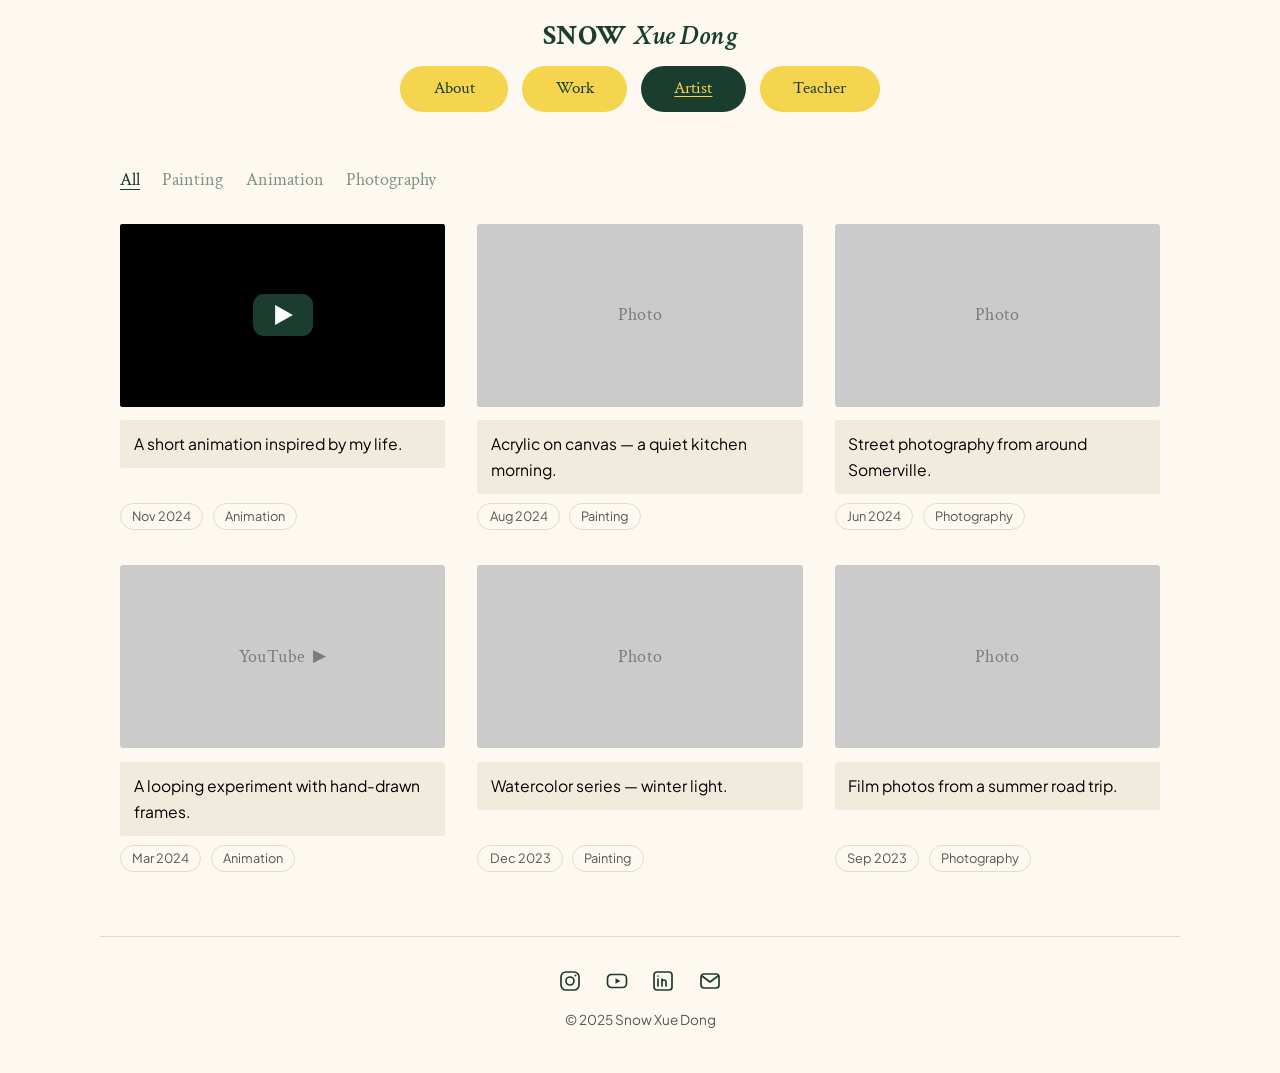
==== artist.html @ c848246a "add claude files" ====
<!DOCTYPE html>
<html lang="en">
<head>
<meta charset="UTF-8">
<meta name="viewport" content="width=device-width, initial-scale=1.0">
<title>Artist — Snow Xue Dong</title>
<meta name="description" content="Personal art, animation, and photography by Snow Xue Dong.">
<meta property="og:title" content="Artist — Snow Xue Dong">
<meta property="og:description" content="Personal art, animation, and photography by Snow Xue Dong.">
<meta property="og:type" content="website">
<link rel="icon" href="assets/favicon.svg" type="image/svg+xml">
<link rel="preconnect" href="https://fonts.googleapis.com">
<link rel="preconnect" href="https://fonts.gstatic.com" crossorigin>
<link href="https://fonts.googleapis.com/css2?family=Crimson+Text:ital,wght@0,400;0,600;0,700;1,400;1,600;1,700&family=Plus+Jakarta+Sans:wght@400;500;600;700&display=swap" rel="stylesheet">
<link rel="stylesheet" href="assets/styles.css">
</head>
<body>

<header class="site-header" id="header">
  <a class="logo" href="index.html"><span class="logo-snow">SNOW</span> <span class="logo-name">Xue Dong</span></a>
  <nav class="nav">
    <a class="nav-btn" href="index.html">About</a>
    <a class="nav-btn" href="work.html">Work</a>
    <a class="nav-btn" href="artist.html">Artist</a>
    <a class="nav-btn" href="teacher.html">Teacher</a>
  </nav>
</header>

<main>
      <!-- This is the Artist page. Full guide: README.md -->

    <div class="filters">
      <button class="filter-btn active" data-filter="all">All</button>
      <button class="filter-btn" data-filter="Painting">Painting</button>
      <button class="filter-btn" data-filter="Animation">Animation</button>
      <button class="filter-btn" data-filter="Photography">Photography</button>
    </div>

    <div class="art-grid" id="art-grid">
      <!-- Each entry uses data-date (YYYY-MM-DD) to sort newest-first and data-category to filter. For a video, set data-id to the YouTube ID. See README.md. -->
      <article class="art-card reveal" data-date="2024-11-02" data-category="Animation">
        <div class="yt-embed">
          <button type="button" class="yt-facade" data-id="XuF981GLDCQ"
                  aria-label="Play video: A short animation inspired by my life"
                  style="background-image:url('https://i.ytimg.com/vi/XuF981GLDCQ/hqdefault.jpg')">
            <span class="yt-play" aria-hidden="true"><svg viewBox="0 0 16 18"><path d="M0 0 L16 9 L0 18 Z" fill="#fff"/></svg></span>
          </button>
        </div>
        <p class="art-desc">A short animation inspired by my life.</p>
        <div class="art-tags"><span>Nov 2024</span><span>Animation</span></div>
      </article>

      <article class="art-card reveal" data-date="2024-08-19" data-category="Painting">
        <div class="ph ph-16x9"><span>Photo</span></div>
        <p class="art-desc">Acrylic on canvas — a quiet kitchen morning.</p>
        <div class="art-tags"><span>Aug 2024</span><span>Painting</span></div>
      </article>

      <article class="art-card reveal" data-date="2024-06-30" data-category="Photography">
        <div class="ph ph-16x9"><span>Photo</span></div>
        <p class="art-desc">Street photography from around Somerville.</p>
        <div class="art-tags"><span>Jun 2024</span><span>Photography</span></div>
      </article>

      <article class="art-card reveal" data-date="2024-03-11" data-category="Animation">
        <div class="ph ph-16x9 ph-video"><span>YouTube</span></div>
        <p class="art-desc">A looping experiment with hand-drawn frames.</p>
        <div class="art-tags"><span>Mar 2024</span><span>Animation</span></div>
      </article>

      <article class="art-card reveal" data-date="2023-12-05" data-category="Painting">
        <div class="ph ph-16x9"><span>Photo</span></div>
        <p class="art-desc">Watercolor series — winter light.</p>
        <div class="art-tags"><span>Dec 2023</span><span>Painting</span></div>
      </article>

      <article class="art-card reveal" data-date="2023-09-22" data-category="Photography">
        <div class="ph ph-16x9"><span>Photo</span></div>
        <p class="art-desc">Film photos from a summer road trip.</p>
        <div class="art-tags"><span>Sep 2023</span><span>Photography</span></div>
      </article>
    </div>
</main>

<footer class="footer">
  <div class="socials">
    <a href="#" aria-label="Instagram" title="Instagram">
      <svg viewBox="0 0 24 24" fill="none" stroke="currentColor" stroke-width="1.7"><rect x="3" y="3" width="18" height="18" rx="5"/><circle cx="12" cy="12" r="4"/><circle cx="17.5" cy="6.5" r="1" fill="currentColor" stroke="none"/></svg>
    </a>
    <a href="#" aria-label="YouTube" title="YouTube">
      <svg viewBox="0 0 24 24" fill="none" stroke="currentColor" stroke-width="1.7"><rect x="2.5" y="5.5" width="19" height="13" rx="4"/><path d="M10.5 9.2v5.6l4.8-2.8z" fill="currentColor" stroke="none"/></svg>
    </a>
    <a href="#" aria-label="LinkedIn" title="LinkedIn">
      <svg viewBox="0 0 24 24" fill="none" stroke="currentColor" stroke-width="1.7"><rect x="3" y="3" width="18" height="18" rx="3"/><path d="M7 10v7M7 7v.01M11 17v-4a2 2 0 0 1 4 0v4M11 17v-7" stroke-linecap="round"/></svg>
    </a>
    <a href="#" aria-label="Email" title="Email">
      <svg viewBox="0 0 24 24" fill="none" stroke="currentColor" stroke-width="1.7"><rect x="3" y="5" width="18" height="14" rx="3"/><path d="M4 7l8 6 8-6" stroke-linecap="round" stroke-linejoin="round"/></svg>
    </a>
  </div>
  <p class="copyright">© 2025 Snow Xue Dong</p>
</footer>

<script src="assets/site.js"></script>
</body>
</html>
---- assets/styles.css ----
/* Snow Xue Dong — site styles. Colors & fonts live in the :root block at the top. */
:root{
    --bg:#FDF9F0;
    --green:#1B3D2F;
    --ink:#000000;
    --yellow:#F5D44E;
    --placeholder:#CBCBCB;
    --placeholder-label:#7C7C7C;
    --line:rgba(27,61,47,.14);
    --muted:#565656;
    --serif:'Crimson Text', Georgia, 'Times New Roman', serif;
    --sans:'Plus Jakarta Sans', system-ui, -apple-system, sans-serif;
    --maxw:1080px;
  }

  *{box-sizing:border-box;}
  html{scroll-behavior:smooth;}
  body{
    margin:0;
    background:var(--bg);
    color:var(--ink);
    font-family:var(--sans);
    font-size:17px;
    line-height:1.65;
    -webkit-font-smoothing:antialiased;
  }

  /* ---------- Header / nav ---------- */
  .site-header{
    position:sticky; top:0; z-index:50;
    background:var(--bg);
    padding:1.4rem 1.25rem 1.1rem;
    border-bottom:1px solid transparent;
    transition:border-color .3s ease, box-shadow .3s ease;
  }
  .site-header.scrolled{
    border-color:var(--line);
    box-shadow:0 2px 14px rgba(27,61,47,.05);
  }
  .logo{
    text-align:center;
    font-family:var(--serif);
    color:var(--green);
    font-size:1.75rem;
    letter-spacing:.01em;
    margin-bottom:1rem;
    line-height:1;
  }
  .logo-snow{font-weight:700;}
  .logo-name{font-style:italic; font-weight:600;}
  nav.nav{
    display:flex; flex-wrap:wrap; justify-content:center; gap:.85rem;
    max-width:var(--maxw); margin:0 auto;
  }
  .nav-btn{
    font-family:var(--serif); font-size:1.05rem;
    background:var(--yellow); color:var(--green);
    border:none; border-radius:999px;
    padding:.55rem 2.1rem; cursor:pointer;
    text-decoration:none; display:inline-block;
    transition:background .18s ease, color .18s ease;
  }
  .nav-btn:hover, .nav-btn.active{
    background:var(--green); color:var(--yellow);
    text-decoration:underline; text-underline-offset:3px;
  }
  .nav-btn:focus-visible{outline:3px solid var(--green); outline-offset:3px;}

  /* ---------- Layout ---------- */
  main{max-width:var(--maxw); margin:0 auto; padding:2.6rem 1.25rem 1rem;}

  h2.page-h{ font-family:var(--serif); color:var(--green); font-size:1.9rem; margin:0 0 1.4rem; }

  /* ---------- Placeholders (grey boxes) ---------- */
  .ph{
    background:var(--placeholder);
    display:flex; align-items:center; justify-content:center;
    color:var(--placeholder-label);
    font-family:var(--serif); font-size:1.15rem; letter-spacing:.02em;
    border-radius:3px; width:100%;
  }
  .ph-3x2{aspect-ratio:3/2;}
  .ph-4x3{aspect-ratio:4/3;}
  .ph-16x9{aspect-ratio:16/9;}
  .ph-banner{aspect-ratio:3.4/1;}
  .ph-video::after{content:"▶"; margin-left:.5rem; font-size:.9em;}

  /* ---------- About ---------- */
  .about-grid{
    display:grid; grid-template-columns:1fr 1fr; gap:2.75rem; align-items:center;
  }
  .about-bio p{margin:0 0 1.15rem;}
  .about-bio strong{font-weight:700;}
  .about-bio em{font-style:italic;}
  .linkedin-wrap{max-width:560px; margin:2.75rem auto 0;}

  /* ---------- Work (smart grid) ---------- */
  .work-grid{
    display:grid;
    grid-template-columns:repeat(auto-fill, minmax(min(100%,440px), 1fr));
    gap:2.4rem 2.6rem;
  }
  .work-card{display:flex; gap:1.4rem; align-items:flex-start;}
  .work-media{flex:0 0 40%; max-width:180px; display:flex; flex-direction:column; align-items:center;}
  .work-media .link-btn{margin-top:.7rem;}
  .work-info{flex:1; min-width:0;}

  /* carousel */
  .carousel{width:100%;}
  .viewport{overflow:hidden; border-radius:3px;}
  .track{display:flex; transition:transform .35s ease;}
  .slide{flex:0 0 100%;}
  .carousel-controls{display:flex; align-items:center; justify-content:center; gap:.7rem; margin-top:.6rem;}
  .arrow{background:none; border:none; padding:.2rem; cursor:pointer; display:inline-flex; line-height:0;}
  .arrow svg{width:12px; height:14px; display:block;}
  .arrow .tri{fill:#B2AB99; transition:fill .18s ease;}
  .arrow:hover .tri{fill:#1B3D2F;}
  .arrow:focus-visible{outline:2px solid var(--green); outline-offset:2px; border-radius:2px;}
  .dots{display:flex; align-items:center; gap:.4rem;}
  .dot{width:10px; height:10px; border-radius:50%; background:#B2AB99; border:none; padding:0; cursor:pointer; transition:background .18s ease;}
  .dot.active{background:#1B3D2F;}
  .dot:focus-visible{outline:2px solid var(--green); outline-offset:2px;}
  .work-title{font-family:var(--serif); font-weight:700; color:var(--green); font-size:1.45rem; margin:0 0 .7rem;}
  .spec{margin:0;}
  .spec-row{display:flex; gap:.6rem; margin-bottom:.5rem;}
  .spec-row dt{flex:0 0 5.7rem; font-weight:600; color:var(--muted); margin:0;}
  .spec-row dd{margin:0;}
  .spec-row ul{margin:0; padding-left:1.05rem;}
  .spec-row ul li{margin-bottom:.1rem;}

  .link-btn{
    display:inline-block; font-family:var(--serif); font-size:1rem;
    border:1.5px solid var(--green); color:var(--green); background:transparent;
    border-radius:999px; padding:.32rem 1.5rem; cursor:pointer; text-decoration:none;
    transition:background .18s ease, color .18s ease;
  }
  .link-btn:hover{background:var(--green); color:var(--bg); text-decoration:underline; text-underline-offset:3px;}
  .link-btn:focus-visible{outline:3px solid var(--green); outline-offset:3px;}

  /* ---------- Artist ---------- */
  .filters{display:flex; flex-wrap:wrap; gap:1.4rem; margin:-.4rem 0 1.9rem;}
  .filter-btn{
    background:none; border:none; cursor:pointer;
    font-family:var(--serif); font-size:1.1rem; color:var(--green);
    padding:.15rem 0; opacity:.55; transition:opacity .18s ease;
  }
  .filter-btn:hover{opacity:.85;}
  .filter-btn.active{opacity:1; text-decoration:underline; text-underline-offset:4px;}
  .filter-btn:focus-visible{outline:2px solid var(--green); outline-offset:3px;}

  .art-grid{
    display:grid;
    grid-template-columns:repeat(auto-fill, minmax(min(100%,300px), 1fr));
    gap:2.2rem 2rem;
    transition:opacity .26s ease;
  }
  .art-grid.fading{opacity:0;}
  .art-card{display:flex; flex-direction:column;}
  .art-desc{margin:.85rem 0 .55rem; background:#F0EBDD; padding:.7rem .85rem; border-radius:3px; font-size:.98rem;}
  .art-tags{display:flex; gap:.6rem; flex-wrap:wrap; margin-top:auto;}
  .art-tags span{font-size:.8rem; color:var(--muted); border:1px solid var(--line); border-radius:999px; padding:.12rem .7rem;}
  .yt-embed{position:relative; aspect-ratio:16/9; border-radius:3px; overflow:hidden; background:#000;}
  .yt-embed iframe{position:absolute; inset:0; width:100%; height:100%; display:block; border:0;}
  .yt-facade{
    position:absolute; inset:0; width:100%; height:100%; padding:0; border:0; cursor:pointer;
    background-color:#000; background-size:cover; background-position:center;
    display:flex; align-items:center; justify-content:center;
  }
  .yt-facade::before{content:""; position:absolute; inset:0; background:rgba(0,0,0,.16); transition:background .2s ease;}
  .yt-facade:hover::before, .yt-facade:focus-visible::before{background:rgba(0,0,0,.05);}
  .yt-play{
    position:relative; width:60px; height:42px; border-radius:11px; background:var(--green);
    display:flex; align-items:center; justify-content:center;
    transition:transform .2s ease; box-shadow:0 2px 10px rgba(0,0,0,.3);
  }
  .yt-facade:hover .yt-play{transform:scale(1.07);}
  .yt-play svg{width:18px; height:20px; margin-left:3px; display:block;}
  .yt-facade:focus-visible{outline:3px solid var(--green); outline-offset:2px;}

  /* ---------- Teacher (blog) ---------- */
  .posts{max-width:680px;}
  .post{margin-bottom:3rem;}
  .post-title{font-family:var(--serif); color:var(--green); font-size:1.6rem; margin:0 0 .25rem;}
  .post-meta{color:var(--muted); font-size:.9rem; margin:0 0 1.1rem;}
  .post p{margin:0 0 1.1rem;}
  .post .ph{margin:1.4rem 0;}

  /* ---------- Footer ---------- */
  .footer{
    max-width:var(--maxw); margin:3rem auto 0; padding:2rem 1.25rem 2.6rem;
    border-top:1px solid var(--line);
    display:flex; flex-direction:column; align-items:center; gap:1rem;
  }
  .socials{display:flex; gap:1.4rem;}
  .socials a{color:var(--green); display:inline-flex; transition:opacity .18s ease, transform .18s ease;}
  .socials a:hover{opacity:.65; transform:translateY(-2px);}
  .socials a:focus-visible{outline:2px solid var(--green); outline-offset:4px; border-radius:4px;}
  .socials svg{width:24px; height:24px;}
  .copyright{color:var(--muted); font-size:.85rem; margin:0;}

  /* ---------- Scroll reveal ---------- */
  .reveal{opacity:0; transform:translateY(16px); transition:opacity .6s ease, transform .6s ease;}
  .reveal.in{opacity:1; transform:none;}

  /* ---------- Responsive ---------- */
  @media (max-width:720px){
    body{font-size:16px;}
    .about-grid{grid-template-columns:1fr; gap:1.75rem;}
    .work-card{flex-direction:column;}
    .work-media{flex:none; max-width:100%; width:100%;}
    .work-media .ph{aspect-ratio:16/9;}
    .logo{font-size:1.5rem;}
    .nav-btn{padding:.5rem 1.5rem; font-size:1rem;}
    main{padding-top:2rem;}
  }

  @media (prefers-reduced-motion: reduce){
    *{transition:none !important; scroll-behavior:auto !important;}
    .reveal{opacity:1 !important; transform:none !important;}
  }

  /* ---------- Multi-page adjustments ---------- */
  .logo{display:block; text-decoration:none;}
  .ph{position:relative;}
  .ph > img{position:absolute; inset:0; width:100%; height:100%; object-fit:cover; display:block; border-radius:inherit;}
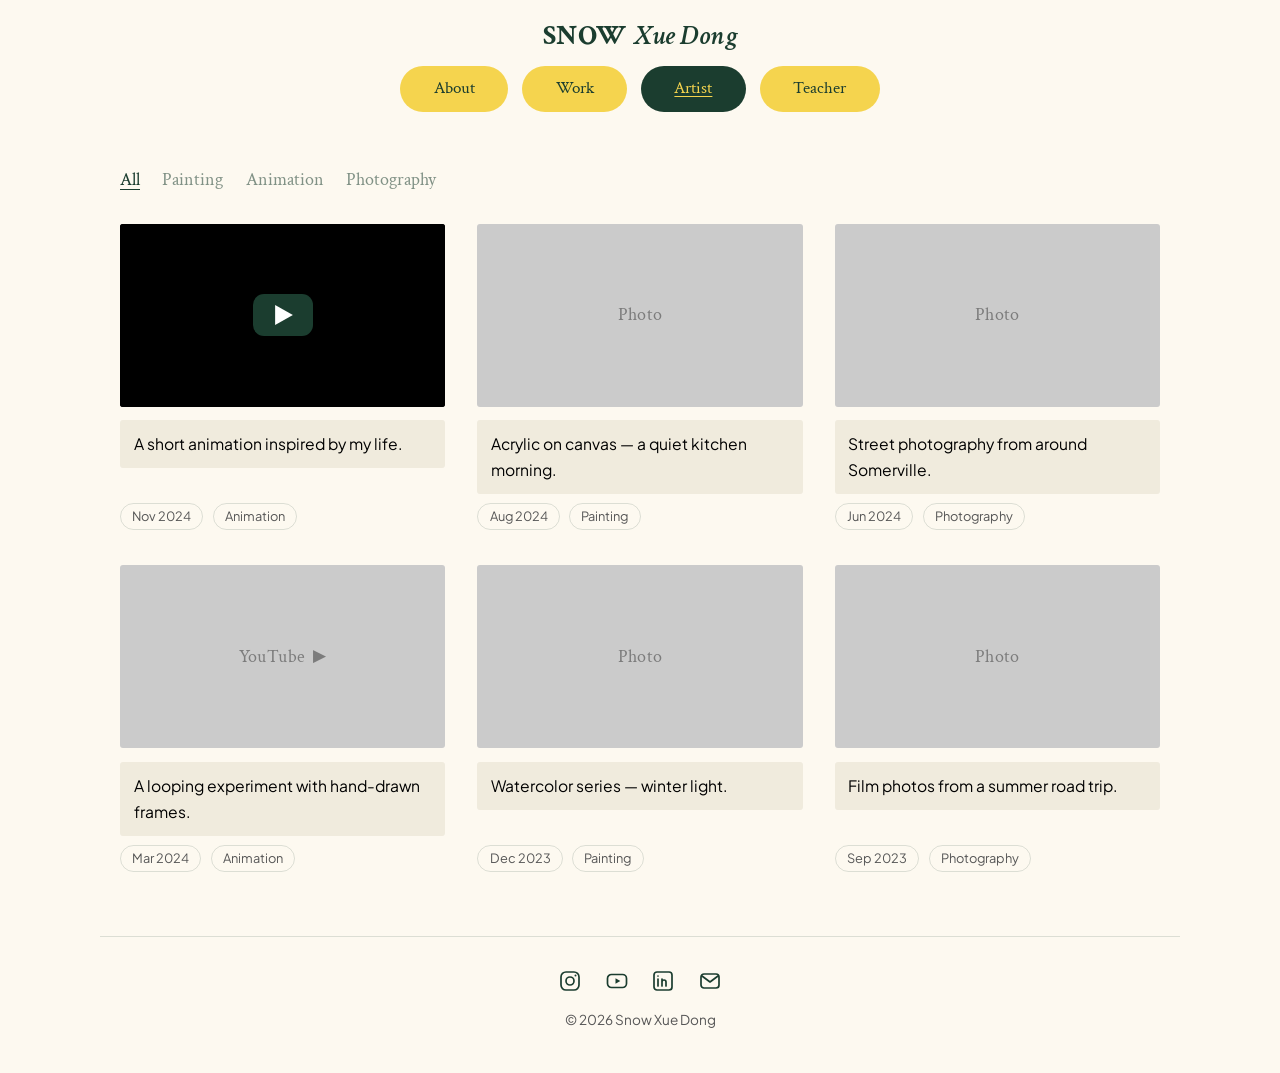
==== commit 7f9a5292: "Add PAW Patrol and LOC Mixtape to Work page; update footer year - PAW Patrol Podcast card (cover art" ====
--- a/artist.html
+++ b/artist.html
@@ -97,7 +97,7 @@
       <svg viewBox="0 0 24 24" fill="none" stroke="currentColor" stroke-width="1.7"><rect x="3" y="5" width="18" height="14" rx="3"/><path d="M4 7l8 6 8-6" stroke-linecap="round" stroke-linejoin="round"/></svg>
     </a>
   </div>
-  <p class="copyright">© 2025 Snow Xue Dong</p>
+  <p class="copyright">© 2026 Snow Xue Dong</p>
 </footer>
 
 <script src="assets/site.js"></script>
--- a/assets/styles.css
+++ b/assets/styles.css
@@ -58,7 +58,7 @@
     border:none; border-radius:999px;
     padding:.55rem 2.1rem; cursor:pointer;
     text-decoration:none; display:inline-block;
-    transition:background .18s ease, color .18s ease;
+    transition:background .18s ease, color .18s ease, scale .12s ease;
   }
   .nav-btn:hover, .nav-btn.active{
     background:var(--green); color:var(--yellow);
@@ -101,8 +101,16 @@
     gap:2.4rem 2.6rem;
   }
   .work-card{display:flex; gap:1.4rem; align-items:flex-start;}
-  .work-media{flex:0 0 40%; max-width:180px; display:flex; flex-direction:column; align-items:center;}
+  .work-media{flex:0 0 42%; max-width:220px; display:flex; flex-direction:column; align-items:center;}
   .work-media .link-btn{margin-top:.7rem;}
+  /* Work images sit whole inside a fixed 4:3 frame (no cropping), on a dark green mat */
+  .work-media .ph:has(> img){background:var(--green); box-shadow:inset 0 0 0 1px var(--line);}
+  .work-media .ph > img{object-fit:contain;}
+  /* Hover (mouse only): frame lifts up-left, revealing a flat yellow offset behind it */
+  @media (hover:hover){
+    .work-media .viewport{transition:transform .2s ease, box-shadow .2s ease;}
+    .work-media .viewport:hover{transform:translate(-4px,-4px); box-shadow:4px 4px 0 var(--yellow);}
+  }
   .work-info{flex:1; min-width:0;}
 
   /* carousel */
@@ -111,38 +119,101 @@
   .track{display:flex; transition:transform .35s ease;}
   .slide{flex:0 0 100%;}
   .carousel-controls{display:flex; align-items:center; justify-content:center; gap:.7rem; margin-top:.6rem;}
-  .arrow{background:none; border:none; padding:.2rem; cursor:pointer; display:inline-flex; line-height:0;}
+  .arrow{background:none; border:none; padding:.2rem; cursor:pointer; display:inline-flex; line-height:0; transition:scale .12s ease;}
   .arrow svg{width:12px; height:14px; display:block;}
   .arrow .tri{fill:#B2AB99; transition:fill .18s ease;}
   .arrow:hover .tri{fill:#1B3D2F;}
   .arrow:focus-visible{outline:2px solid var(--green); outline-offset:2px; border-radius:2px;}
   .dots{display:flex; align-items:center; gap:.4rem;}
-  .dot{width:10px; height:10px; border-radius:50%; background:#B2AB99; border:none; padding:0; cursor:pointer; transition:background .18s ease;}
+  .dot{width:10px; height:10px; border-radius:50%; background:#B2AB99; border:none; padding:0; cursor:pointer; transition:background .18s ease, scale .12s ease;}
   .dot.active{background:#1B3D2F;}
   .dot:focus-visible{outline:2px solid var(--green); outline-offset:2px;}
-  .work-title{font-family:var(--serif); font-weight:700; color:var(--green); font-size:1.45rem; margin:0 0 .7rem;}
+  .work-title{font-family:var(--serif); font-weight:700; color:var(--green); font-size:1.45rem; line-height:1.2; margin:-.1rem 0 .8rem;}
   .spec{margin:0;}
   .spec-row{display:flex; gap:.6rem; margin-bottom:.5rem;}
-  .spec-row dt{flex:0 0 5.7rem; font-weight:600; color:var(--muted); margin:0;}
+  .spec-row dt{flex:0 0 5rem; font-weight:700; color:var(--muted); margin:0;}
   .spec-row dd{margin:0;}
   .spec-row ul{margin:0; padding-left:1.05rem;}
   .spec-row ul li{margin-bottom:.1rem;}
+  .spec-row dd a{color:var(--green); text-underline-offset:3px;}
 
   .link-btn{
     display:inline-block; font-family:var(--serif); font-size:1rem;
     border:1.5px solid var(--green); color:var(--green); background:transparent;
     border-radius:999px; padding:.32rem 1.5rem; cursor:pointer; text-decoration:none;
-    transition:background .18s ease, color .18s ease;
+    transition:background .18s ease, color .18s ease, scale .12s ease;
   }
   .link-btn:hover{background:var(--green); color:var(--bg); text-decoration:underline; text-underline-offset:3px;}
   .link-btn:focus-visible{outline:3px solid var(--green); outline-offset:3px;}
+
+  /* ---------- Lightbox (click a Work image to enlarge) ---------- */
+  .work-media .slide img{cursor:zoom-in;}
+  .work-media .slide img:focus-visible{outline:3px solid var(--yellow); outline-offset:-3px;}
+  html.lb-open{overflow:hidden;}
+  /* Touch screens: corner expand icon + slight press effect (desktop gets the zoom cursor + hover lift) */
+  .zoom-hint{display:none;}
+  @media (hover:none){
+    .work-media .viewport{position:relative; transition:transform .12s ease;}
+    .work-media .viewport:active{transform:scale(.97);}
+    .zoom-hint{
+      display:flex; align-items:center; justify-content:center;
+      position:absolute; right:8px; bottom:8px; width:28px; height:28px; border-radius:50%;
+      background:var(--bg); color:var(--green); box-shadow:0 1px 3px rgba(0,0,0,.18); pointer-events:none;
+    }
+    .zoom-hint svg{width:14px; height:14px;}
+  }
+  .lightbox{
+    border:none; padding:0; margin:0; background:transparent;
+    width:100vw; height:100vh; height:100dvh; max-width:none; max-height:none;
+    display:none; align-items:center; justify-content:center; gap:1rem;
+  }
+  .lightbox[open]{display:flex; animation:lb-in .2s ease;}
+  .lightbox::backdrop{background:rgba(16,36,28,.88);}
+  @keyframes lb-in{from{opacity:0;} to{opacity:1;}}
+  .lb-figure{margin:0; display:flex; flex-direction:column; align-items:center; max-width:min(1100px, 82vw);}
+  .lb-img{display:block; max-width:100%; max-height:76vh; max-height:76dvh; object-fit:contain; border-radius:3px; background:var(--green);}
+  .lb-caption{color:var(--bg); font-size:1rem; line-height:1.5; text-align:center; margin-top:.9rem; max-width:60ch;}
+  .lb-caption:empty{display:none;}
+  .lb-count{color:var(--bg); opacity:.6; font-size:.85rem; margin:.35rem 0 0;}
+  .lb-count:empty{display:none;}
+  .lb-arrow, .lb-close{background:none; border:none; cursor:pointer; color:var(--bg); padding:.6rem; line-height:0; transition:scale .12s ease;}
+  .lb-arrow svg{width:18px; height:21px;}
+  .lb-arrow .tri{fill:var(--bg); opacity:.7; transition:opacity .18s ease, fill .18s ease;}
+  .lb-arrow:hover .tri{opacity:1; fill:var(--yellow);}
+  .lightbox.single .lb-arrow{visibility:hidden;}
+  .lb-close{position:absolute; top:.6rem; right:.9rem; font-size:2.2rem; line-height:1; font-family:var(--serif); opacity:.8; transition:opacity .18s ease, color .18s ease, scale .12s ease;}
+  .lb-close:hover{opacity:1; color:var(--yellow);}
+  .lb-arrow:focus-visible, .lb-close:focus-visible{outline:2px solid var(--yellow); outline-offset:2px; border-radius:2px;}
+  @media (max-width:720px){
+    .lightbox{gap:0;}
+    .lb-figure{max-width:100%; padding:0 .5rem;}
+    .lb-img{max-height:66vh; max-height:66dvh;}
+    .lb-arrow{position:absolute; bottom:1.2rem;}
+    .lb-prev{left:22%;} .lb-next{right:22%;}
+  }
+  @media (prefers-reduced-motion: reduce){ .lightbox[open]{animation:none;} }
+
+  /* ---------- External-link arrow (↗), added by site.js ---------- */
+  .ext-glue, .nowrap{white-space:nowrap;}
+  .ext-icon{
+    display:inline-block; width:.62em; height:.62em; margin-left:.3em; vertical-align:.02em;
+    background-color:currentColor;
+    -webkit-mask:url("data:image/svg+xml,%3Csvg xmlns='http://www.w3.org/2000/svg' viewBox='0 0 24 24' fill='none' stroke='black' stroke-width='2.4' stroke-linecap='round' stroke-linejoin='round'%3E%3Cpath d='M7 17L17 7M8 7h9v9'/%3E%3C/svg%3E") center/contain no-repeat;
+            mask:url("data:image/svg+xml,%3Csvg xmlns='http://www.w3.org/2000/svg' viewBox='0 0 24 24' fill='none' stroke='black' stroke-width='2.4' stroke-linecap='round' stroke-linejoin='round'%3E%3Cpath d='M7 17L17 7M8 7h9v9'/%3E%3C/svg%3E") center/contain no-repeat;
+  }
+  .link-btn .ext-icon{width:.7em; height:.7em; margin-left:.35em;}
+  .sr-only{position:absolute; width:1px; height:1px; padding:0; margin:-1px; overflow:hidden; clip:rect(0,0,0,0); white-space:nowrap; border:0;}
+
+  /* ---------- Press effect: buttons shrink slightly while pressed ---------- */
+  .nav-btn:active, .link-btn:active, .arrow:active, .dot:active, .filter-btn:active,
+  .lb-arrow:active, .lb-close:active, .socials a:active{scale:.94;}
 
   /* ---------- Artist ---------- */
   .filters{display:flex; flex-wrap:wrap; gap:1.4rem; margin:-.4rem 0 1.9rem;}
   .filter-btn{
     background:none; border:none; cursor:pointer;
     font-family:var(--serif); font-size:1.1rem; color:var(--green);
-    padding:.15rem 0; opacity:.55; transition:opacity .18s ease;
+    padding:.15rem 0; opacity:.55; transition:opacity .18s ease, scale .12s ease;
   }
   .filter-btn:hover{opacity:.85;}
   .filter-btn.active{opacity:1; text-decoration:underline; text-underline-offset:4px;}
@@ -192,7 +263,7 @@
     display:flex; flex-direction:column; align-items:center; gap:1rem;
   }
   .socials{display:flex; gap:1.4rem;}
-  .socials a{color:var(--green); display:inline-flex; transition:opacity .18s ease, transform .18s ease;}
+  .socials a{color:var(--green); display:inline-flex; transition:opacity .18s ease, transform .18s ease, scale .12s ease;}
   .socials a:hover{opacity:.65; transform:translateY(-2px);}
   .socials a:focus-visible{outline:2px solid var(--green); outline-offset:4px; border-radius:4px;}
   .socials svg{width:24px; height:24px;}
@@ -208,9 +279,13 @@
     .about-grid{grid-template-columns:1fr; gap:1.75rem;}
     .work-card{flex-direction:column;}
     .work-media{flex:none; max-width:100%; width:100%;}
-    .work-media .ph{aspect-ratio:16/9;}
+    /* Small screens: project title sits above the image */
+    .work-info{display:contents;}
+    .work-title{order:-1; margin:0 0 -.4rem;}
     .logo{font-size:1.5rem;}
-    .nav-btn{padding:.5rem 1.5rem; font-size:1rem;}
+    /* Small screens: keep all four nav buttons on one row, sharing the width equally */
+    nav.nav{flex-wrap:nowrap; gap:.45rem;}
+    .nav-btn{flex:1 1 0; min-width:0; max-width:8.5rem; text-align:center; padding:.5rem .3rem; font-size:clamp(.9rem, 4.2vw, 1rem); white-space:nowrap;}
     main{padding-top:2rem;}
   }
 
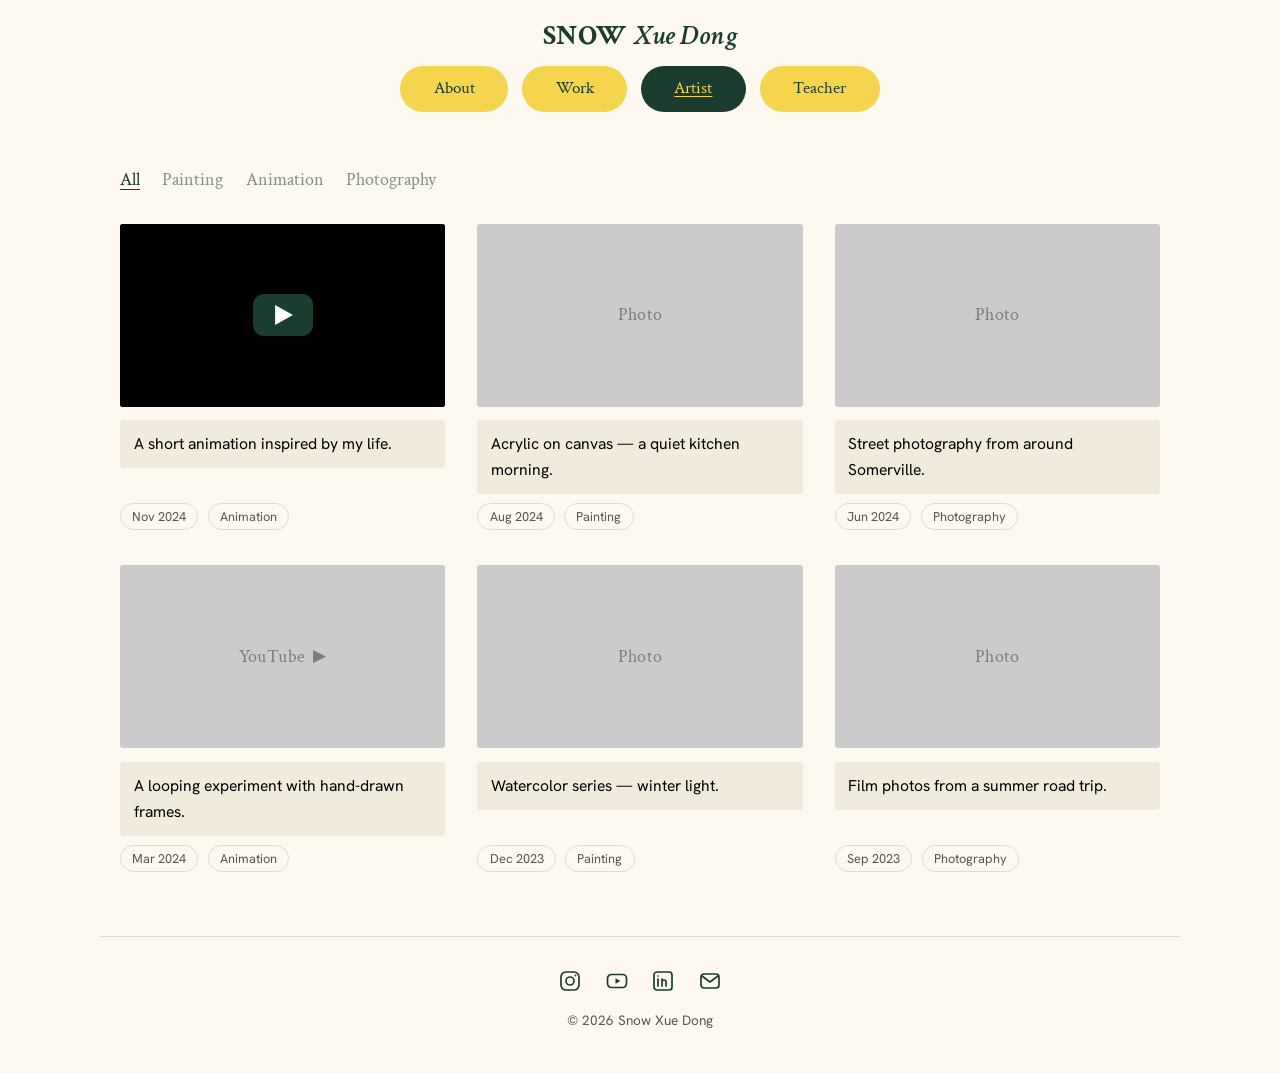
==== commit 32aeace1: "Switch body text to Hanken Grotesk; Work page text edits - Body font: Hanken Grotesk (labels stay Pl" ====
--- a/artist.html
+++ b/artist.html
@@ -11,7 +11,7 @@
 <link rel="icon" href="assets/favicon.svg" type="image/svg+xml">
 <link rel="preconnect" href="https://fonts.googleapis.com">
 <link rel="preconnect" href="https://fonts.gstatic.com" crossorigin>
-<link href="https://fonts.googleapis.com/css2?family=Crimson+Text:ital,wght@0,400;0,600;0,700;1,400;1,600;1,700&family=Plus+Jakarta+Sans:wght@400;500;600;700&display=swap" rel="stylesheet">
+<link href="https://fonts.googleapis.com/css2?family=Crimson+Text:ital,wght@0,400;0,600;0,700;1,400;1,600;1,700&family=Plus+Jakarta+Sans:wght@400;500;600;700&family=Hanken+Grotesk:wght@400;500;600;700&display=swap" rel="stylesheet">
 <link rel="stylesheet" href="assets/styles.css">
 </head>
 <body>
--- a/assets/styles.css
+++ b/assets/styles.css
@@ -10,6 +10,7 @@
     --muted:#565656;
     --serif:'Crimson Text', Georgia, 'Times New Roman', serif;
     --sans:'Plus Jakarta Sans', system-ui, -apple-system, sans-serif;
+    --body:'Hanken Grotesk', system-ui, -apple-system, sans-serif;
     --maxw:1080px;
   }
 
@@ -19,7 +20,7 @@
     margin:0;
     background:var(--bg);
     color:var(--ink);
-    font-family:var(--sans);
+    font-family:var(--body);
     font-size:17px;
     line-height:1.65;
     -webkit-font-smoothing:antialiased;
@@ -129,9 +130,9 @@
   .dot.active{background:#1B3D2F;}
   .dot:focus-visible{outline:2px solid var(--green); outline-offset:2px;}
   .work-title{font-family:var(--serif); font-weight:700; color:var(--green); font-size:1.45rem; line-height:1.2; margin:-.1rem 0 .8rem;}
-  .spec{margin:0;}
+  .spec{margin:0; line-height:1.25;}
   .spec-row{display:flex; gap:.6rem; margin-bottom:.5rem;}
-  .spec-row dt{flex:0 0 5rem; font-weight:700; color:var(--muted); margin:0;}
+  .spec-row dt{flex:0 0 5rem; font-family:var(--sans); font-weight:700; color:var(--muted); margin:0;}
   .spec-row dd{margin:0;}
   .spec-row ul{margin:0; padding-left:1.05rem;}
   .spec-row ul li{margin-bottom:.1rem;}
@@ -140,7 +141,7 @@
   .link-btn{
     display:inline-block; font-family:var(--serif); font-size:1rem;
     border:1.5px solid var(--green); color:var(--green); background:transparent;
-    border-radius:999px; padding:.32rem 1.5rem; cursor:pointer; text-decoration:none;
+    border-radius:999px; padding:.32rem 1.5rem; cursor:pointer; text-decoration:none; text-align:center;
     transition:background .18s ease, color .18s ease, scale .12s ease;
   }
   .link-btn:hover{background:var(--green); color:var(--bg); text-decoration:underline; text-underline-offset:3px;}
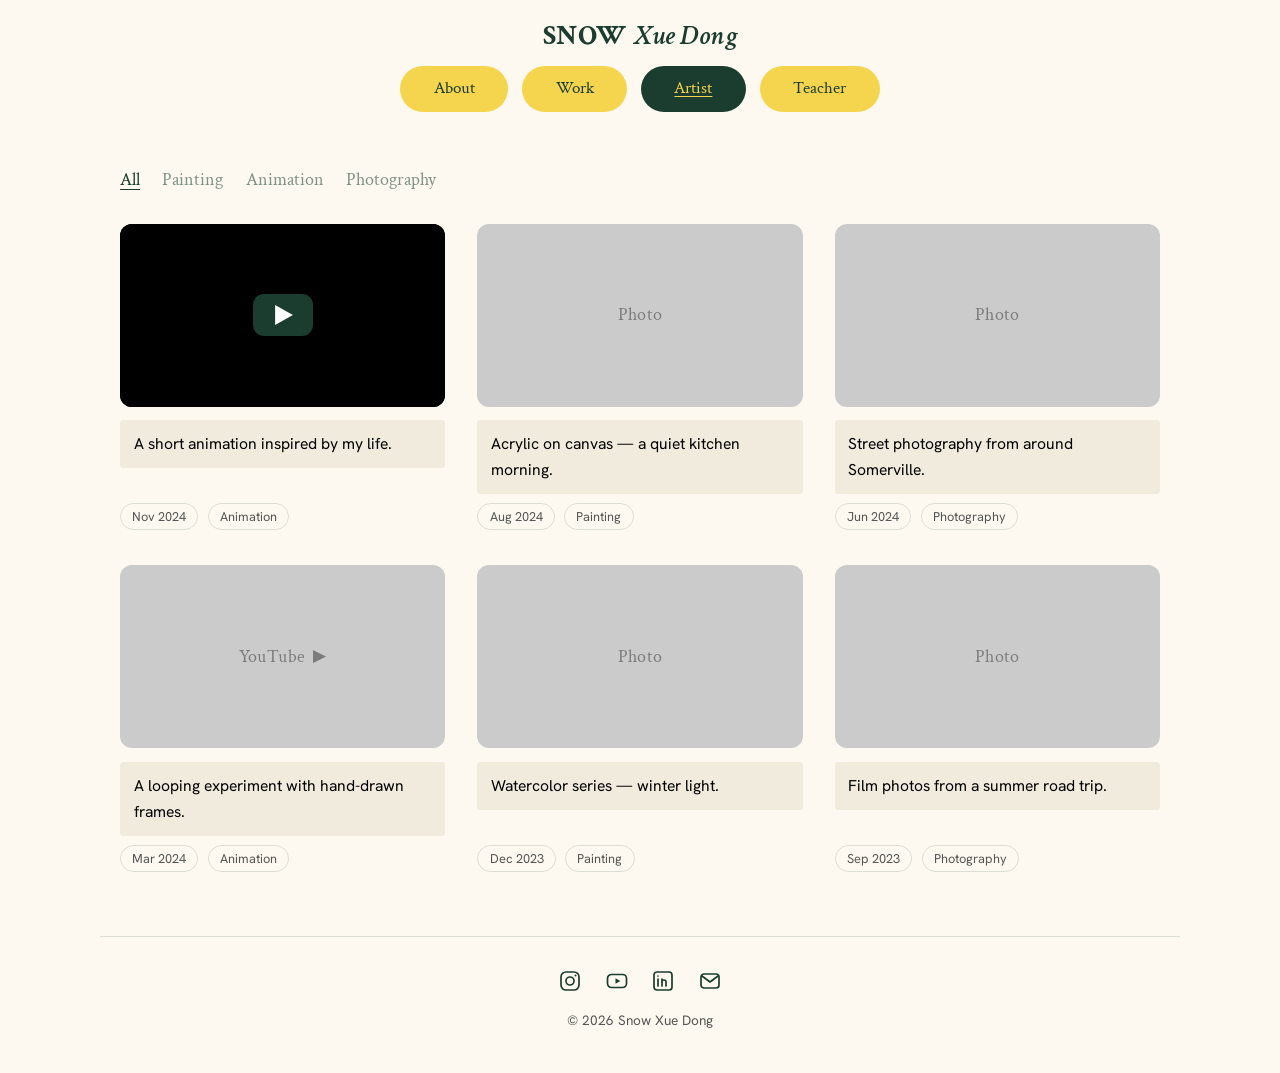
==== commit 07ce1a04: "Add "My thoughts" section inside each Work See more panel - Outline pill toggle (Crimson Text, ◀ tri" ====
--- a/artist.html
+++ b/artist.html
@@ -11,7 +11,7 @@
 <link rel="icon" href="assets/favicon.svg" type="image/svg+xml">
 <link rel="preconnect" href="https://fonts.googleapis.com">
 <link rel="preconnect" href="https://fonts.gstatic.com" crossorigin>
-<link href="https://fonts.googleapis.com/css2?family=Crimson+Text:ital,wght@0,400;0,600;0,700;1,400;1,600;1,700&family=Plus+Jakarta+Sans:wght@400;500;600;700&family=Hanken+Grotesk:wght@400;500;600;700&display=swap" rel="stylesheet">
+<link href="https://fonts.googleapis.com/css2?family=Crimson+Text:ital,wght@0,400;0,600;0,700;1,400;1,600;1,700&family=Plus+Jakarta+Sans:wght@400;500;600;700&family=Hanken+Grotesk:ital,wght@0,400;0,500;0,600;0,700;1,400&display=swap" rel="stylesheet">
 <link rel="stylesheet" href="assets/styles.css">
 </head>
 <body>
--- a/assets/styles.css
+++ b/assets/styles.css
@@ -1,6 +1,7 @@
 /* Snow Xue Dong — site styles. Colors & fonts live in the :root block at the top. */
 :root{
     --bg:#FDF9F0;
+    --mat:#F2ECDF;   /* fills the space around images that aren't 4:3 */
     --green:#1B3D2F;
     --ink:#000000;
     --yellow:#F5D44E;
@@ -12,6 +13,7 @@
     --sans:'Plus Jakarta Sans', system-ui, -apple-system, sans-serif;
     --body:'Hanken Grotesk', system-ui, -apple-system, sans-serif;
     --maxw:1080px;
+    --radius:12px;   /* rounded corners on every image frame */
   }
 
   *{box-sizing:border-box;}
@@ -78,7 +80,7 @@
     display:flex; align-items:center; justify-content:center;
     color:var(--placeholder-label);
     font-family:var(--serif); font-size:1.15rem; letter-spacing:.02em;
-    border-radius:3px; width:100%;
+    border-radius:var(--radius); width:100%;
   }
   .ph-3x2{aspect-ratio:3/2;}
   .ph-4x3{aspect-ratio:4/3;}
@@ -95,28 +97,75 @@
   .about-bio em{font-style:italic;}
   .linkedin-wrap{max-width:560px; margin:2.75rem auto 0;}
 
-  /* ---------- Work (smart grid) ---------- */
-  .work-grid{
-    display:grid;
-    grid-template-columns:repeat(auto-fill, minmax(min(100%,440px), 1fr));
-    gap:2.4rem 2.6rem;
-  }
-  .work-card{display:flex; gap:1.4rem; align-items:flex-start;}
-  .work-media{flex:0 0 42%; max-width:220px; display:flex; flex-direction:column; align-items:center;}
-  .work-media .link-btn{margin-top:.7rem;}
-  /* Work images sit whole inside a fixed 4:3 frame (no cropping), on a dark green mat */
-  .work-media .ph:has(> img){background:var(--green); box-shadow:inset 0 0 0 1px var(--line);}
+  /* ---------- Work: one project per row (image | details), "See more" panel below ---------- */
+  .work-grid{display:flex; flex-direction:column; gap:3.5rem;}
+  .work-card{display:grid; grid-template-columns:minmax(0, 460px) minmax(0, 1fr); column-gap:3rem; align-items:start;}
+  .work-media{align-self:stretch; display:flex; flex-direction:column; align-items:center;}
+  .work-media .carousel{margin-bottom:1rem;}   /* space between the image/nav and "See more" */
+  .work-info{display:flex; flex-direction:column; align-items:flex-start; min-width:0;}
+  .work-links{display:flex; flex-wrap:wrap; gap:.75rem 1.1rem; margin:1.1rem 0 0;}
+  .work-links:empty{display:none;}
+
+  /* "See more" toggle: yellow pill, flips colors on hover; open = green tab with square bottom corners */
+  .more-btn{
+    margin-top:auto; align-self:flex-start; position:relative; z-index:1;   /* sits under the image, left-aligned; drops to the row's bottom if the details run taller */
+    display:inline-flex; align-items:center; gap:.55rem;
+    font-family:var(--serif); font-size:1.15rem; line-height:1;
+    background:var(--yellow); color:var(--green); border:none; cursor:pointer;
+    border-radius:999px; padding:.7rem 1.5rem;
+    transition:background .18s ease, color .18s ease, border-radius .18s ease, scale .12s ease;
+  }
+  .more-tri{width:11px; height:13px; fill:currentColor; transition:transform .2s ease;}
+  .more-btn:hover, .more-btn[aria-expanded="true"]{background:var(--green); color:var(--yellow);}
+  .more-btn[aria-expanded="true"]{border-radius:1.4rem 1.4rem 0 0; margin-bottom:-8px;}   /* panel tucks ~5px under the tab */
+  .more-btn[aria-expanded="true"] .more-tri{transform:rotate(90deg);}
+  .more-btn:active{scale:.94;}
+  .more-btn[aria-expanded="true"]:active{scale:1;}
+  .more-btn:focus-visible{outline:3px solid var(--green); outline-offset:3px;}
+
+  /* Expanded panel: pale yellow, dotted dark-green border, spans the whole card */
+  .work-more{
+    grid-column:1 / -1;
+    background:#FCF0C8; border:3px dotted var(--green); border-radius:calc(var(--radius) + 4px);
+    padding:1.8rem 2.2rem 1.4rem; color:var(--green);
+  }
+  .work-more[hidden]{display:none;}
+  .work-more p{margin:0 0 1.1rem; line-height:1.55;}
+  .spec-more{margin-top:1.4rem;}
+  .work-more p + .spec-more, .work-more > .spec-more:first-child{margin-top:.2rem;}
+  .spec-more .spec-row{margin-bottom:.8rem;}
+  .spec-more .spec-row dt{flex:0 0 8.5rem; color:var(--green);}
+
+  /* "My thoughts": right-aligned outline pill inside the panel; opens a lighter yellow box */
+  .thoughts{display:flex; flex-direction:column; margin-top:.4rem;}
+  .thoughts-btn{
+    align-self:flex-end; margin-right:3.5rem; display:inline-flex; align-items:center; gap:.5rem;
+    position:relative; z-index:1;
+    font-family:var(--serif); font-size:1.1rem; line-height:1;
+    background:var(--bg); color:var(--green); border:1.5px solid var(--green); border-radius:999px;
+    padding:.5rem 1.2rem; cursor:pointer;
+    transition:background .18s ease, color .18s ease, scale .12s ease;
+  }
+  .thoughts-btn:hover, .thoughts-btn[aria-expanded="true"]{background:var(--green); color:var(--yellow);}
+  .thoughts-btn[aria-expanded="true"] .more-tri{transform:rotate(-90deg);}   /* ◀ turns to point down when open */
+  .thoughts-btn:active{scale:.94;}
+  .thoughts-btn:focus-visible{outline:3px solid var(--green); outline-offset:3px;}
+  .thoughts-body{background:#275844; color:#fff; font-style:italic; border-radius:34px; padding:3rem 1.8rem 3.3rem; margin:-1.5rem 3.5rem 3.5rem;}   /* pulled up so the button overlaps its top edge */
+  .thoughts-body[hidden]{display:none;}
+  .thoughts-body p{margin:0 0 .8rem;}
+  .thoughts-body p:last-child{margin-bottom:0;}
+  /* Work images sit whole inside a fixed 4:3 frame (no cropping), on a soft beige mat */
+  .work-media .ph:has(> img){background:var(--mat); box-shadow:inset 0 0 0 1px var(--line);}
   .work-media .ph > img{object-fit:contain;}
   /* Hover (mouse only): frame lifts up-left, revealing a flat yellow offset behind it */
   @media (hover:hover){
     .work-media .viewport{transition:transform .2s ease, box-shadow .2s ease;}
     .work-media .viewport:hover{transform:translate(-4px,-4px); box-shadow:4px 4px 0 var(--yellow);}
   }
-  .work-info{flex:1; min-width:0;}
 
   /* carousel */
   .carousel{width:100%;}
-  .viewport{overflow:hidden; border-radius:3px;}
+  .viewport{overflow:hidden; border-radius:var(--radius);}
   .track{display:flex; transition:transform .35s ease;}
   .slide{flex:0 0 100%;}
   .carousel-controls{display:flex; align-items:center; justify-content:center; gap:.7rem; margin-top:.6rem;}
@@ -130,6 +179,7 @@
   .dot.active{background:#1B3D2F;}
   .dot:focus-visible{outline:2px solid var(--green); outline-offset:2px;}
   .work-title{font-family:var(--serif); font-weight:700; color:var(--green); font-size:1.45rem; line-height:1.2; margin:-.1rem 0 .8rem;}
+  .work-summary{font-family:var(--serif); font-style:italic; font-size:21px; line-height:1.15; color:var(--ink); margin:-.2rem 0 .9rem; text-align:left;}
   .spec{margin:0; line-height:1.25;}
   .spec-row{display:flex; gap:.6rem; margin-bottom:.5rem;}
   .spec-row dt{flex:0 0 5rem; font-family:var(--sans); font-weight:700; color:var(--muted); margin:0;}
@@ -172,7 +222,7 @@
   .lightbox::backdrop{background:rgba(16,36,28,.88);}
   @keyframes lb-in{from{opacity:0;} to{opacity:1;}}
   .lb-figure{margin:0; display:flex; flex-direction:column; align-items:center; max-width:min(1100px, 82vw);}
-  .lb-img{display:block; max-width:100%; max-height:76vh; max-height:76dvh; object-fit:contain; border-radius:3px; background:var(--green);}
+  .lb-img{display:block; max-width:100%; max-height:76vh; max-height:76dvh; object-fit:contain; border-radius:var(--radius); background:var(--green);}
   .lb-caption{color:var(--bg); font-size:1rem; line-height:1.5; text-align:center; margin-top:.9rem; max-width:60ch;}
   .lb-caption:empty{display:none;}
   .lb-count{color:var(--bg); opacity:.6; font-size:.85rem; margin:.35rem 0 0;}
@@ -231,7 +281,7 @@
   .art-desc{margin:.85rem 0 .55rem; background:#F0EBDD; padding:.7rem .85rem; border-radius:3px; font-size:.98rem;}
   .art-tags{display:flex; gap:.6rem; flex-wrap:wrap; margin-top:auto;}
   .art-tags span{font-size:.8rem; color:var(--muted); border:1px solid var(--line); border-radius:999px; padding:.12rem .7rem;}
-  .yt-embed{position:relative; aspect-ratio:16/9; border-radius:3px; overflow:hidden; background:#000;}
+  .yt-embed{position:relative; aspect-ratio:16/9; border-radius:var(--radius); overflow:hidden; background:#000;}
   .yt-embed iframe{position:absolute; inset:0; width:100%; height:100%; display:block; border:0;}
   .yt-facade{
     position:absolute; inset:0; width:100%; height:100%; padding:0; border:0; cursor:pointer;
@@ -278,11 +328,20 @@
   @media (max-width:720px){
     body{font-size:16px;}
     .about-grid{grid-template-columns:1fr; gap:1.75rem;}
-    .work-card{flex-direction:column;}
-    .work-media{flex:none; max-width:100%; width:100%;}
-    /* Small screens: project title sits above the image */
+    /* Small screens: stack everything; project title sits above the image */
+    .work-card{display:flex; flex-direction:column; gap:1rem;}
+    .work-media{display:contents;}
+    .work-media .carousel{margin-bottom:0;}
     .work-info{display:contents;}
-    .work-title{order:-1; margin:0 0 -.4rem;}
+    .work-title{order:-1; margin:0 0 -.2rem;}
+    .work-summary{order:-1; margin:0 0 .2rem;}
+    .work-links{margin:.2rem 0 .3rem;}
+    .more-btn{margin-top:0; order:1;}
+    .work-more{order:2;}
+    .work-more{padding:1.4rem 1.2rem 1rem; margin-top:-1rem;}
+    .spec-more .spec-row dt{flex-basis:6.5rem;}
+    .thoughts-body{margin-left:.6rem; margin-right:.6rem; padding:1.9rem 1.2rem 1.1rem;}
+    .thoughts-btn{margin-right:1.4rem;}
     .logo{font-size:1.5rem;}
     /* Small screens: keep all four nav buttons on one row, sharing the width equally */
     nav.nav{flex-wrap:nowrap; gap:.45rem;}
